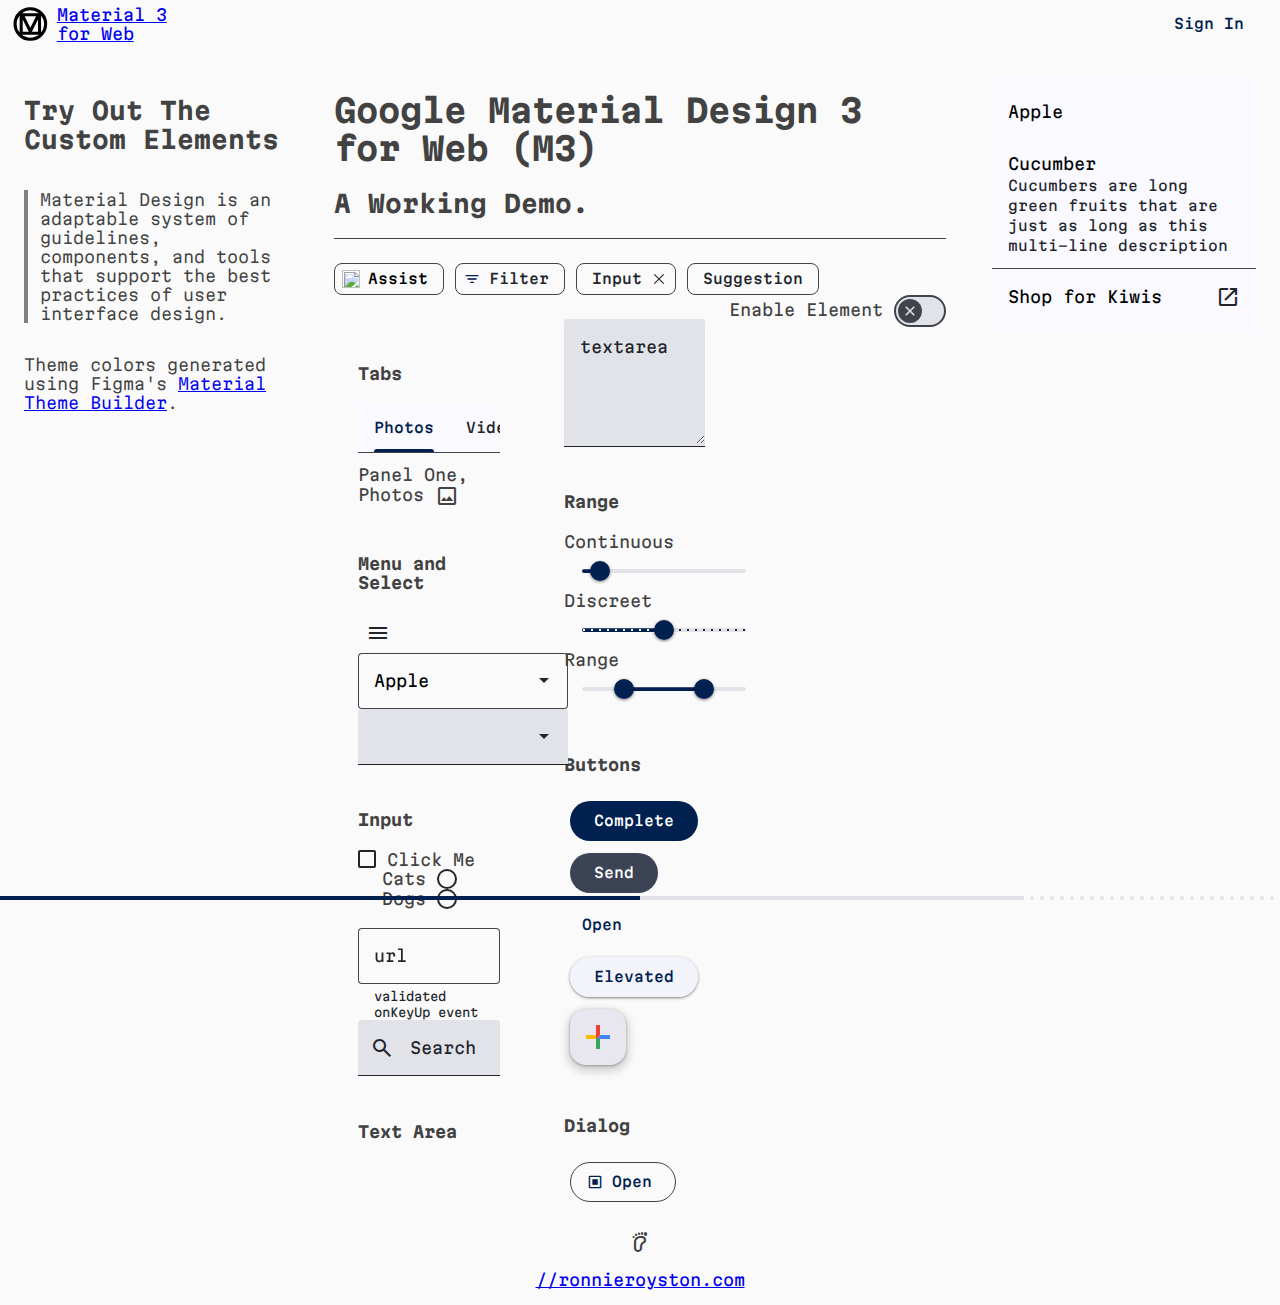
==== material-3-web.html @ 27b51923 "load files" ====
<!DOCTYPE html><html lang="en" prefix="og: http://ogp.me/ns#">
<head>
  <meta charset="utf-8">
  <title>Material 3 Web Demo by Ronnie Royston</title>
  <meta name="viewport" content="width=device-width, initial-scale=1"> 
  <meta name="description" content="Basic Web Page">
  <meta name="author" content="Ronnie Royston">
  <link rel="icon" type="image/x-icon" href="/media/logo-48x48.png">
  <style>html{visibility: hidden;opacity:0;}</style>
  <link rel="stylesheet" href="style.css">
  <link href="https://fonts.googleapis.com/icon?family=Material+Symbols+Outlined" rel="stylesheet">
  <link href="https://fonts.googleapis.com/css2?family=Martian+Mono:wght@400;500;700&display=swap" rel="stylesheet">
  <!--[if lt IE 9]>
  <script src="http://html5shiv.googlecode.com/svn/trunk/html5.js"></script>
  <![endif]-->
</head>
<body class="body-full-wide">
  <header>
    <figure>
      <a href="/">
        <svg width=48 height=48 viewBox="0 0 24 24" xmlns="http://www.w3.org/2000/svg">
          <title>material_design</title>
          <rect width="24" height="24" fill="none"/>
          <path d="M21,12a9,9,0,0,0-2-5.62V17.63A8.78,8.78,0,0,0,21,12m-3.37,7H6.38a9.5,9.5,0,0,0,2.67,1.41A8.91,8.91,0,0,0,12,21,8.86,8.86,0,0,0,15,20.41,9.72,9.72,0,0,0,17.63,19M11,17,7,9v8h4m6-8-4,8h4V9m-5,5.53L15.75,7H8.25L12,14.53M17.63,5A8.91,8.91,0,0,0,6.38,5H17.63M5,17.63V6.38A9,9,0,0,0,3,12a8.78,8.78,0,0,0,2,5.63M23,12a10.57,10.57,0,0,1-3.22,7.78A10.57,10.57,0,0,1,12,23a10.59,10.59,0,0,1-7.78-3.22A10.57,10.57,0,0,1,1,12,10.59,10.59,0,0,1,4.22,4.22,10.59,10.59,0,0,1,12,1a10.57,10.57,0,0,1,7.78,3.22A10.59,10.59,0,0,1,23,12Z"/>
        </svg>
        <figcaption>Material 3 for Web</figcaption>
      </a>
    </figure>
    <nav>
      <md-text-button id="sign-in">Sign In</md-text-button>
    </nav>
  </header>
 
  <nav>
    <h2>Try Out The Custom Elements</h2>
    <p style="border-left: 4px solid gray; padding-left:12px">
      Material Design is an adaptable system of guidelines, components, and tools that support the best practices of user interface design.
    </p>
    <p>
      Theme colors generated using Figma's <a href="https://www.figma.com/community/plugin/1034969338659738588/material-theme-builder">Material Theme Builder</a>.
    </p>
  </nav>

  <aside>
    <md-list>
      <md-list-item>
        Apple
      </md-list-item>
      <md-list-item>
        <div slot="headline">Cucumber</div>
        <div slot="supporting-text">Cucumbers are long green fruits that are just as long as this multi-line description</div>
      </md-list-item>
      <md-divider></md-divider>
      <md-list-item interactive href="#" target="_blank">
        <div slot="headline">Shop for Kiwis</div>
        <md-icon slot="end">open_in_new</md-icon>
      </md-list-item>
    </md-list>
  </aside>

  <main>
    <h1>Google Material Design 3 for Web (M3)</h1>
    <h2>
      A Working Demo.
    </h2>
    <md-divider style="margin-bottom: 24px"></md-divider>

    <md-chip-set style="display:inline-block">
      <md-assist-chip label="Assist" avatar>
        <img slot="icon" src="https://upload.wikimedia.org/wikipedia/en/7/77/EricCartman.png" height=18>
      </md-assist-chip>
      <md-filter-chip label="Filter">
        <md-icon slot="icon">filter_list</md-icon>
      </md-filter-chip>
      <md-input-chip label="Input"></md-input-chip>
      <md-suggestion-chip label="Suggestion"></md-suggestion-chip>
    </md-chip-set>

    <label style="float:right">
      Enable Element
      <md-switch icons style="vertical-align: middle;"></md-switch>
    </label>

    <section>
      <section>
        <h4>Tabs</h4>   
        <md-tabs aria-label="Content to view">
          <md-primary-tab id="photos-tab" aria-controls="photos-panel">
            Photos
          </md-primary-tab>
          <md-primary-tab id="videos-tab" aria-controls="videos-panel">
            Videos
          </md-primary-tab>
          <md-primary-tab id="music-tab" aria-controls="music-panel">
            Music
          </md-primary-tab>
        </md-tabs>

        <div id="photos-panel" role="tabpanel" aria-labelledby="photos-tab">
          Panel One, Photos
          <md-icon>images_mode</md-icon>
        </div>
        <div id="videos-panel" role="tabpanel" aria-labelledby="videos-tab" hidden>
          Panel Two, Videos
          <md-icon>movie</md-icon>
        </div>
        <div id="music-panel" role="tabpanel" aria-labelledby="music-tab" hidden>
          Panel Three, Music
          <md-icon>music_note</md-icon>
        </div>
      </section>

      <section>
        <h4>Menu and Select</h4>
        <span style="position: relative">
          <md-icon-button id="usage-submenu-anchor">
            <md-icon>menu</md-icon>
          </md-icon-button>
          <md-menu has-overflow id="usage-submenu" anchor="usage-submenu-anchor">
            <md-sub-menu>
              <md-menu-item slot="item">
              <div slot="headline">Fruits with A</div>
                <md-icon slot="end">arrow_right</md-icon>
              </md-menu-item>
              <!-- Submenu must be slotted into sub-menu's menu slot -->
              <md-menu slot="menu">
                <md-menu-item>
                  <div slot="headline">Apricot</div>
                </md-menu-item>
                <md-menu-item>
                  <div slot="headline">Avocado</div>
                </md-menu-item>
                <md-sub-menu
                    menu-corner="start-end"
                    anchor-corner="start-start">
                  <md-menu-item slot="item">
                    <div slot="headline">Apples</div>
                    <md-icon slot="start">
                      arrow_left
                    </md-icon>
                  </md-menu-item>
                  <md-menu slot="menu">
                    <md-menu-item>
                      <div slot="headline">Fuji</div>
                    </md-menu-item>
                    <md-menu-item>
                      <div slot="headline" style="white-space: nowrap;">Granny Smith</div>
                    </md-menu-item>
                    <md-menu-item>
                      <div slot="headline" style="white-space: nowrap;">Red Delicious</div>
                    </md-menu-item>
                  </md-menu>
                </md-sub-menu>
              </md-menu>
            </md-sub-menu>
            <md-menu-item>
              <div slot="headline">Banana</div>
            </md-menu-item>
            <md-menu-item>
              <div slot="headline">Cucumber</div>
            </md-menu-item>
          </md-menu>
        </span>

        <md-outlined-select>
          <md-select-option aria-label="blank"></md-select-option>
          <md-select-option selected value="apple">
            <div slot="headline">Apple</div>
          </md-select-option>
          <md-select-option value="apricot">
            <div slot="headline">Apricot</div>
          </md-select-option>
        </md-outlined-select>

        <md-filled-select>
          <md-select-option aria-label="blank"></md-select-option>
          <md-select-option value="apple">
            <div slot="headline">Apple</div>
          </md-select-option>
          <md-select-option value="apricot">
            <div slot="headline">Apricot</div>
          </md-select-option>
        </md-filled-select>
      </section>

      <section>
        <h4>Input</h4>
        <label>
          <md-checkbox ></md-checkbox>
          Click Me
        </label>
        <label class="r" for="cats-radio">Cats <md-radio id="cats-radio" name="animals" value="cats"></md-radio></label>
        <label class="r" for="dogs-radio">Dogs <md-radio id="dogs-radio" name="animals" value="dogs"></md-radio></label>
        <br>
        <br>
        <md-outlined-text-field label="url" type="url" id=url class="validate-on-keyup" supporting-text="validated onKeyUp event">
        </md-outlined-text-field>
        <br>
        <md-filled-text-field type="search" placeholder="Search">
          <md-icon slot="leading-icon">search</md-icon>
        </md-filled-text-field>
      </section>

      <section>
          <h4>Text Area</h4>
          <md-filled-text-field label="textarea" type="textarea" label="Vertical resize" rows="4" cols="48">
          </md-filled-text-field>
      </section>

      <section>
          <h4>Range</h4>
          <label>
            Continuous
            <md-slider value="10" labeled></md-slider>
          </label>
          <br>
          <label>
            Discreet
            <md-slider ticks step="5" value="50" labeled></md-slider>
          </label>
          <br>
          <label>
            Range
            <md-slider range value-start="25" value-end="75"></md-slider>
          </label>
      </section>

      <section>
        <h4>Buttons</h4>
        
        <md-filled-button class="btns">Complete</md-filled-button>
        <md-filled-tonal-button class="btns">
          Send
        </md-filled-tonal-button>

        <md-text-button trailing-icon class="btns">
          Open
        </md-text-button>
        <md-elevated-button class="btns">Elevated</md-elevated-button>

        <md-branded-fab size="small" aria-label="Add" class="btns">
          <svg slot="icon" viewBox="0 0 36 36" width="36px" height="36px">
            <path fill="#34A853" d="M16 16v14h4V20z"></path>
            <path fill="#4285F4" d="M30 16H20l-4 4h14z"></path>
            <path fill="#FBBC05" d="M6 16v4h10l4-4z"></path>
            <path fill="#EA4335" d="M20 16V6h-4v14z"></path>
            <path fill="none" d="M0 0h36v36H0z"></path>
          </svg>
        </md-branded-fab>
      </section>
      <section>
        <h4>Dialog</h4>
        <md-outlined-button id="open-dialog" class="btns">
          <md-icon slot="icon">dialogs</md-icon>
          Open
        </md-outlined-button>
      </section>
    </section>

    <md-dialog>
      <div slot="headline">
        M3 Dialog title
      </div>
      <form slot="content" id="form-id" method="dialog">
        A simple dialog with free-form content in a custom element.
      </form>
      <div slot="actions">
        <md-text-button form="form-id">Ok</md-text-button>
      </div>
    </md-dialog>
    <md-linear-progress value="0.5" buffer="0.8"></md-linear-progress>
  </main>

  <footer>
    <md-icon slot="end">barefoot</md-icon>
    <p>
    <a href="https://ronnieroyston.com">//ronnieroyston.com</a>
    </p>
  </footer>

  <script type="module">
    const anchorEl = document.body.querySelector('#usage-submenu-anchor');
    const menuEl = document.body.querySelector('#usage-submenu');
    menuEl.anchorElement = anchorEl;
    anchorEl.addEventListener('click', () => { menuEl.open = !menuEl.open; });
  </script>

  <script>
    (() => {
      const openDialogButton = document.getElementById("open-dialog");
      const signInButton = document.getElementById("sign-in");
      const dialog = document.querySelector("md-dialog");
      const text = document.getElementById("text");
      const reset = document.querySelector("[type='reset']");
      const validateOnKeyupInputs = document.querySelectorAll(".validate-on-keyup");
      dialog.returnValue = "initialValue";

      const switchInputs = document.querySelectorAll("md-switch");

      switchInputs.forEach(function(input){
        input.addEventListener('change', function(e){
          console.dir(e.target.shadowRoot.querySelector("#switch").checked);
        });
      })

      validateOnKeyupInputs.forEach(function(input){
        input.addEventListener('keyup', function(e){
          console.log(document.getElementById('url').reportValidity());
          document.getElementById('url').reportValidity();
        });
      })

      openDialogButton.addEventListener("click", () => {
        dialog.show();
        handleUserInput(dialog.returnValue);
      });

      signInButton.addEventListener("click", () => {
        dialog.show();
      });

      dialog.addEventListener("close", () => {
        // dialog.close();
      });

      document.querySelector("md-tabs").addEventListener('change', (event) => {
        event.target.parentElement.querySelectorAll('[role="tabpanel"]').forEach(function (el){
          el.setAttribute("hidden", true);
        });
        event.target.parentElement.querySelectorAll('[role="tabpanel"]')[event.target.activeTabIndex].removeAttribute("hidden");
      });

      window.addEventListener("load", function(){
        document.querySelector("html").style="visibility: visible;opacity: 1;"
      })
    })();  
  </script>
  <script type="module" src="bundle.js"></script>
</body>
</html>
---- style.css ----
/*@import url('https://fonts.googleapis.com/css2?family=Caveat:wght@400;500;700&display=swap');*/
/*@import url('https://fonts.googleapis.com/css?family=Roboto');*/



:root {
  --md-ref-typeface-brand: 'Martian Mono';
  --md-ref-typeface-plain: 'Martian Mono';

/*  --md-sys-color-primary: rgb(41, 98, 255);
  --md-sys-color-secondary: rgb(68, 138, 255);*/


  --md-sys-color-primary: rgb(0 32 79);
  --md-sys-color-surface-tint: rgb(68 94 145);
  --md-sys-color-on-primary: rgb(255 255 255);
  --md-sys-color-primary-container: rgb(39 66 116);
  --md-sys-color-on-primary-container: rgb(255 255 255);
  --md-sys-color-secondary: rgb(26 34 51);
  --md-sys-color-on-secondary: rgb(255 255 255);
  --md-sys-color-secondary-container: rgb(59 67 85);
  --md-sys-color-on-secondary-container: rgb(255 255 255);
  --md-sys-color-tertiary: rgb(49 25 52);
  --md-sys-color-on-tertiary: rgb(255 255 255);
  --md-sys-color-tertiary-container: rgb(84 58 86);
  --md-sys-color-on-tertiary-container: rgb(255 255 255);
  --md-sys-color-error: rgb(78 0 2);
  --md-sys-color-on-error: rgb(255 255 255);
  --md-sys-color-error-container: rgb(140 0 9);
  --md-sys-color-on-error-container: rgb(255 255 255);
  --md-sys-color-background: rgb(249 249 255);
  --md-sys-color-on-background: rgb(26 27 32);
  --md-sys-color-surface: rgb(249 249 255);
  --md-sys-color-on-surface: rgb(0 0 0);
  --md-sys-color-surface-variant: rgb(225 226 236);
  --md-sys-color-on-surface-variant: rgb(33 36 43);
  --md-sys-color-outline: rgb(64 67 75);
  --md-sys-color-outline-variant: rgb(64 67 75);
  --md-sys-color-shadow: rgb(0 0 0);
  --md-sys-color-scrim: rgb(0 0 0);
  --md-sys-color-inverse-surface: rgb(47 48 54);
  --md-sys-color-inverse-on-surface: rgb(255 255 255);
  --md-sys-color-inverse-primary: rgb(230 236 255);
  --md-sys-color-primary-fixed: rgb(39 66 116);
  --md-sys-color-on-primary-fixed: rgb(255 255 255);
  --md-sys-color-primary-fixed-dim: rgb(12 43 92);
  --md-sys-color-on-primary-fixed-variant: rgb(255 255 255);
  --md-sys-color-secondary-fixed: rgb(59 67 85);
  --md-sys-color-on-secondary-fixed: rgb(255 255 255);
  --md-sys-color-secondary-fixed-dim: rgb(37 45 62);
  --md-sys-color-on-secondary-fixed-variant: rgb(255 255 255);
  --md-sys-color-tertiary-fixed: rgb(84 58 86);
  --md-sys-color-on-tertiary-fixed: rgb(255 255 255);
  --md-sys-color-tertiary-fixed-dim: rgb(60 36 63);
  --md-sys-color-on-tertiary-fixed-variant: rgb(255 255 255);
  --md-sys-color-surface-dim: rgb(217 217 224);
  --md-sys-color-surface-bright: rgb(249 249 255);
  --md-sys-color-surface-container-lowest: rgb(255 255 255);
  --md-sys-color-surface-container-low: rgb(243 243 250);
  --md-sys-color-surface-container: rgb(238 237 244);
  --md-sys-color-surface-container-high: rgb(232 231 239);
  --md-sys-color-surface-container-highest: rgb(226 226 233);


}
md-icon {
    vertical-align: middle;
}
md-tabs {
    margin-bottom:12px;
}
md-linear-progress {
    position:fixed;
    bottom:0;
    left:0px;
    width: 100%;
}

.r {
	margin-left:24px;
}
.btns {
	margin:6px;
}
.material-icons {
  font-family: 'Material Icons';
  font-weight: normal;
  font-style: normal;
  font-size: 24px;  /* Preferred icon size */
  display: inline-block;
  line-height: 1;
  text-transform: none;
  letter-spacing: normal;
  word-wrap: normal;
  white-space: nowrap;
  direction: ltr;

  /* Support for all WebKit browsers. */
  -webkit-font-smoothing: antialiased;
  /* Support for Safari and Chrome. */
  text-rendering: optimizeLegibility;

  /* Support for Firefox. */
  -moz-osx-font-smoothing: grayscale;

  /* Support for IE. */
  font-feature-settings: 'liga';
}

html{
    height:100%;
    -webkit-text-size-adjust: 100%;

}
body {
  width: 100%;
  margin: 0;
  display: grid;
  
  grid-gap: 4px;
  outline: 1px dashed #616161;
  min-height: 100vh;
  min-width: 0;
  color: #424242;
  background-color: #fafafa;
  font-family: 'Martian Mono', monospace;
}
body > aside {
  overflow: hidden;
  min-width: 0;
  grid-area: aside;
  padding: 24px;
}
body > aside > section {
    margin: 0px 12px 0px 12px;
}
body > header {
  display: flex;
  align-items: center;
  grid-area: header;

}
body > header figure {
	text-decoration: none;
	color: inherit;
    max-width: 196px;
    margin: 0px 12px;
}
body > header figure a {
    display: flex;
    align-items: center;
}
body > header > figure a figcaption {
    margin-left: 8px;
}

body > header > nav {
    flex: 1 1 auto;
    text-align: right;
    margin: 0px 24px;
}
body > main {
  background-size: cover;
  background-repeat: no-repeat;
  background-position: center;
  overflow: hidden;  /* needed for scroll suppression */
  min-width: 0;      /* needed for scroll suppression */
  margin:18px;
  grid-area: main;
}
body > main > section {
	columns: 1;
    margin-top:24px;
}
body > main > section > section {
    columns: 1;
    margin:24px;
}
body > nav {
  overflow: hidden;  /* needed for scroll suppression */
  min-width: 0;      /* needed for scroll suppression */    
  font-weight: 300;
  padding: 24px;
  display: flex;
  flex-flow: column nowrap;
  grid-area: nav;
}
body > nav:first-child {
    padding-top:32px;
}
body > nav ul {
	list-style: none;
	margin: 24px;
    text-align: left;
}
body > nav ul > li {
	margin-top:16px;
}
body > footer {
  overflow: hidden;  /* needed for scroll suppression */
  min-width: 0;      /* needed for scroll suppression */
  text-align: center;
  grid-area: footer;
}
body > footer > section {
    margin: 1em;
    color: #9e9e9e;
}

@media screen and (max-width: 767px) {
    body {
        grid-template-areas:
        "header"
        "nav"
        "main"
        "aside"
        "footer";
        grid-template-rows: 50px auto 1fr auto auto;
        grid-template-columns: 1fr;
    }
    body > header {
        width:100%;
    }
    body > main > section {
    	width: fit-content;
        margin:24px;
    }
}
@media screen and (min-width: 768px) {
  body {
    grid-template-areas:
        "header header header"
        "nav main aside"
        "footer footer footer";
    grid-template-rows: auto 1fr auto;
    grid-template-columns: 312px 1fr 312px;
    }
}
@media screen and (min-width: 1200px) {
    body > main > section {
        columns: 2;
    }
}
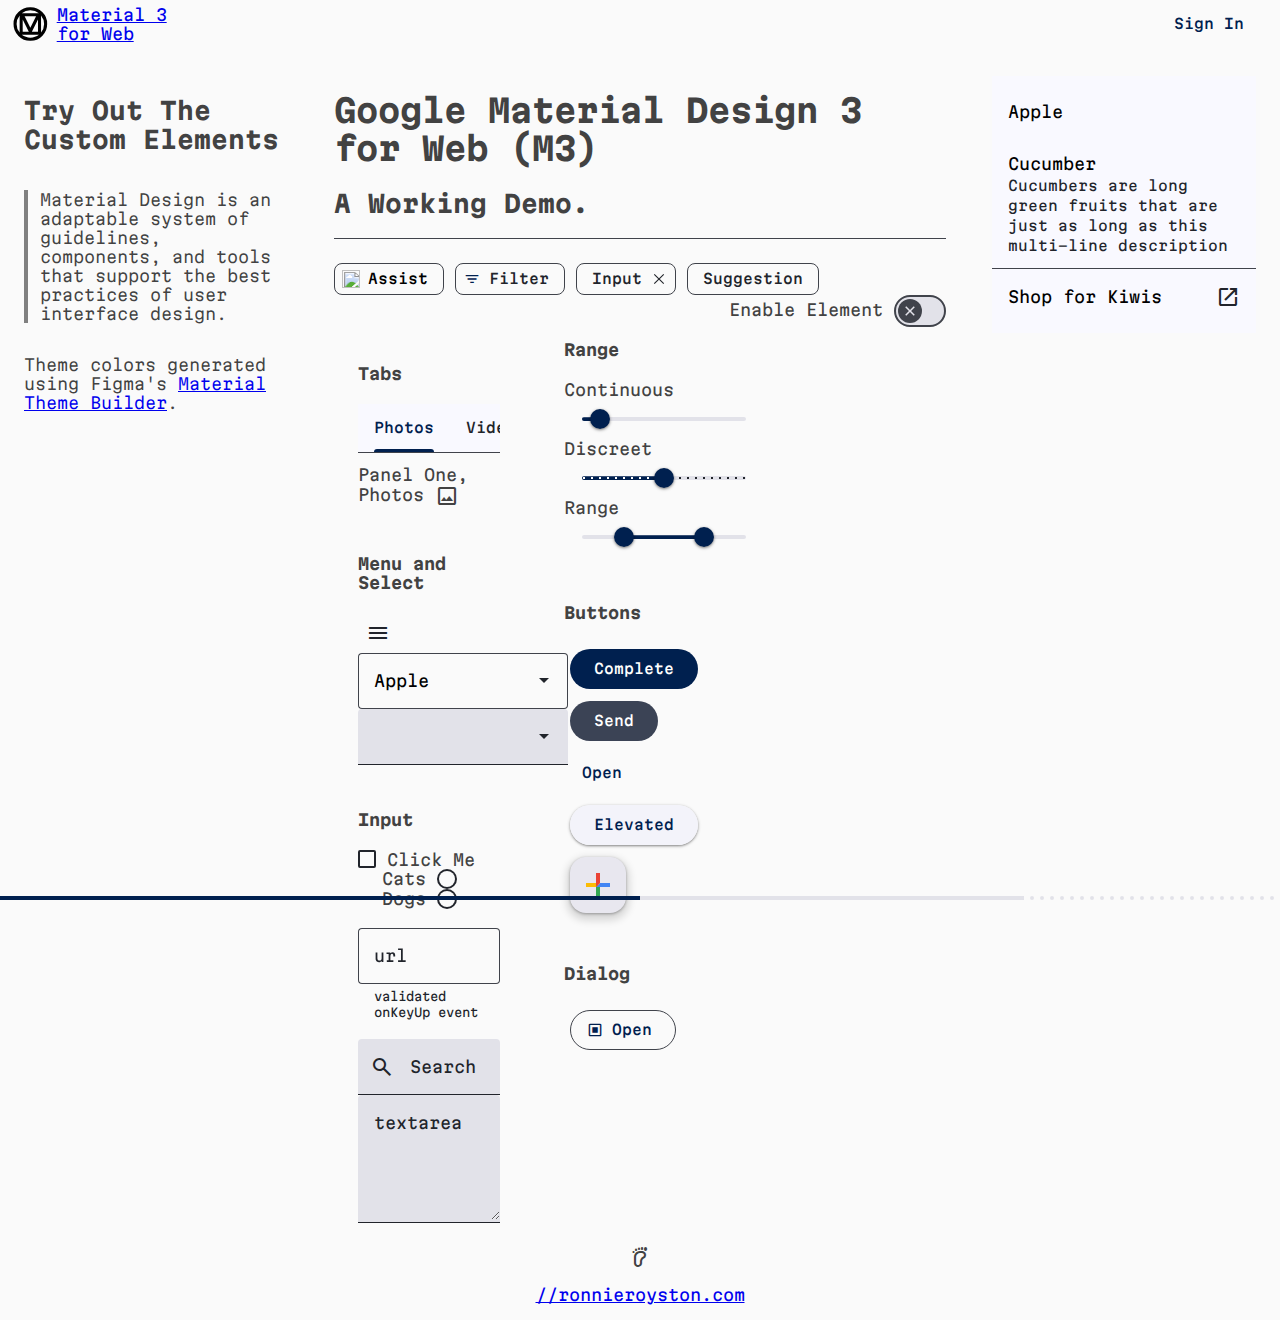
==== commit b8c4e04d: "load files" ====
--- a/material-3-web.html
+++ b/material-3-web.html
@@ -5,7 +5,7 @@
   <meta name="viewport" content="width=device-width, initial-scale=1"> 
   <meta name="description" content="Basic Web Page">
   <meta name="author" content="Ronnie Royston">
-  <link rel="icon" type="image/x-icon" href="/media/logo-48x48.png">
+  <link rel="icon" type="image/x-icon" href="favicon.ico">
   <style>html{visibility: hidden;opacity:0;}</style>
   <link rel="stylesheet" href="style.css">
   <link href="https://fonts.googleapis.com/icon?family=Material+Symbols+Outlined" rel="stylesheet">
@@ -14,7 +14,7 @@
   <script src="http://html5shiv.googlecode.com/svn/trunk/html5.js"></script>
   <![endif]-->
 </head>
-<body class="body-full-wide">
+<body>
   <header>
     <figure>
       <a href="/">
@@ -195,16 +195,13 @@
         <br>
         <md-outlined-text-field label="url" type="url" id=url class="validate-on-keyup" supporting-text="validated onKeyUp event">
         </md-outlined-text-field>
-        <br>
+        <br><br>
         <md-filled-text-field type="search" placeholder="Search">
           <md-icon slot="leading-icon">search</md-icon>
         </md-filled-text-field>
-      </section>
-
-      <section>
-          <h4>Text Area</h4>
-          <md-filled-text-field label="textarea" type="textarea" label="Vertical resize" rows="4" cols="48">
-          </md-filled-text-field>
+      
+        <md-filled-text-field label="textarea" type="textarea" label="Vertical resize" rows="4" cols="48">
+        </md-filled-text-field>
       </section>
 
       <section>
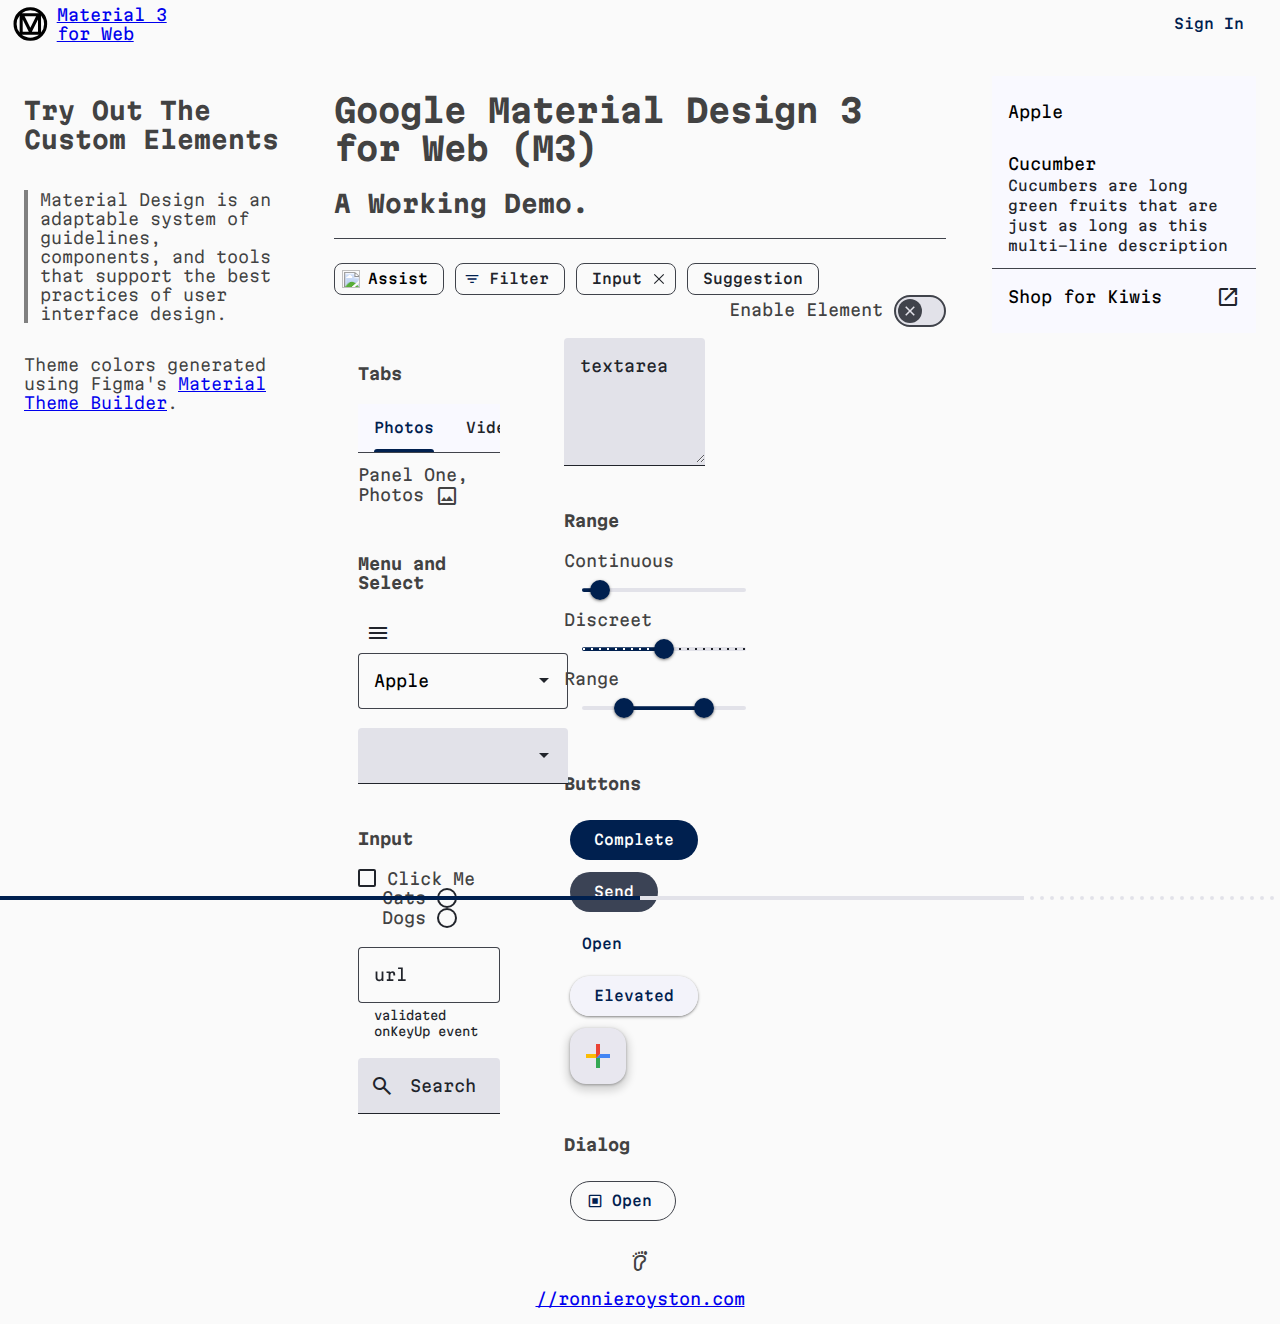
==== commit 29453c1a: "load files" ====
--- a/material-3-web.html
+++ b/material-3-web.html
@@ -171,7 +171,7 @@
             <div slot="headline">Apricot</div>
           </md-select-option>
         </md-outlined-select>
-
+        <br><br>
         <md-filled-select>
           <md-select-option aria-label="blank"></md-select-option>
           <md-select-option value="apple">
@@ -199,7 +199,7 @@
         <md-filled-text-field type="search" placeholder="Search">
           <md-icon slot="leading-icon">search</md-icon>
         </md-filled-text-field>
-      
+        <br><br>
         <md-filled-text-field label="textarea" type="textarea" label="Vertical resize" rows="4" cols="48">
         </md-filled-text-field>
       </section>
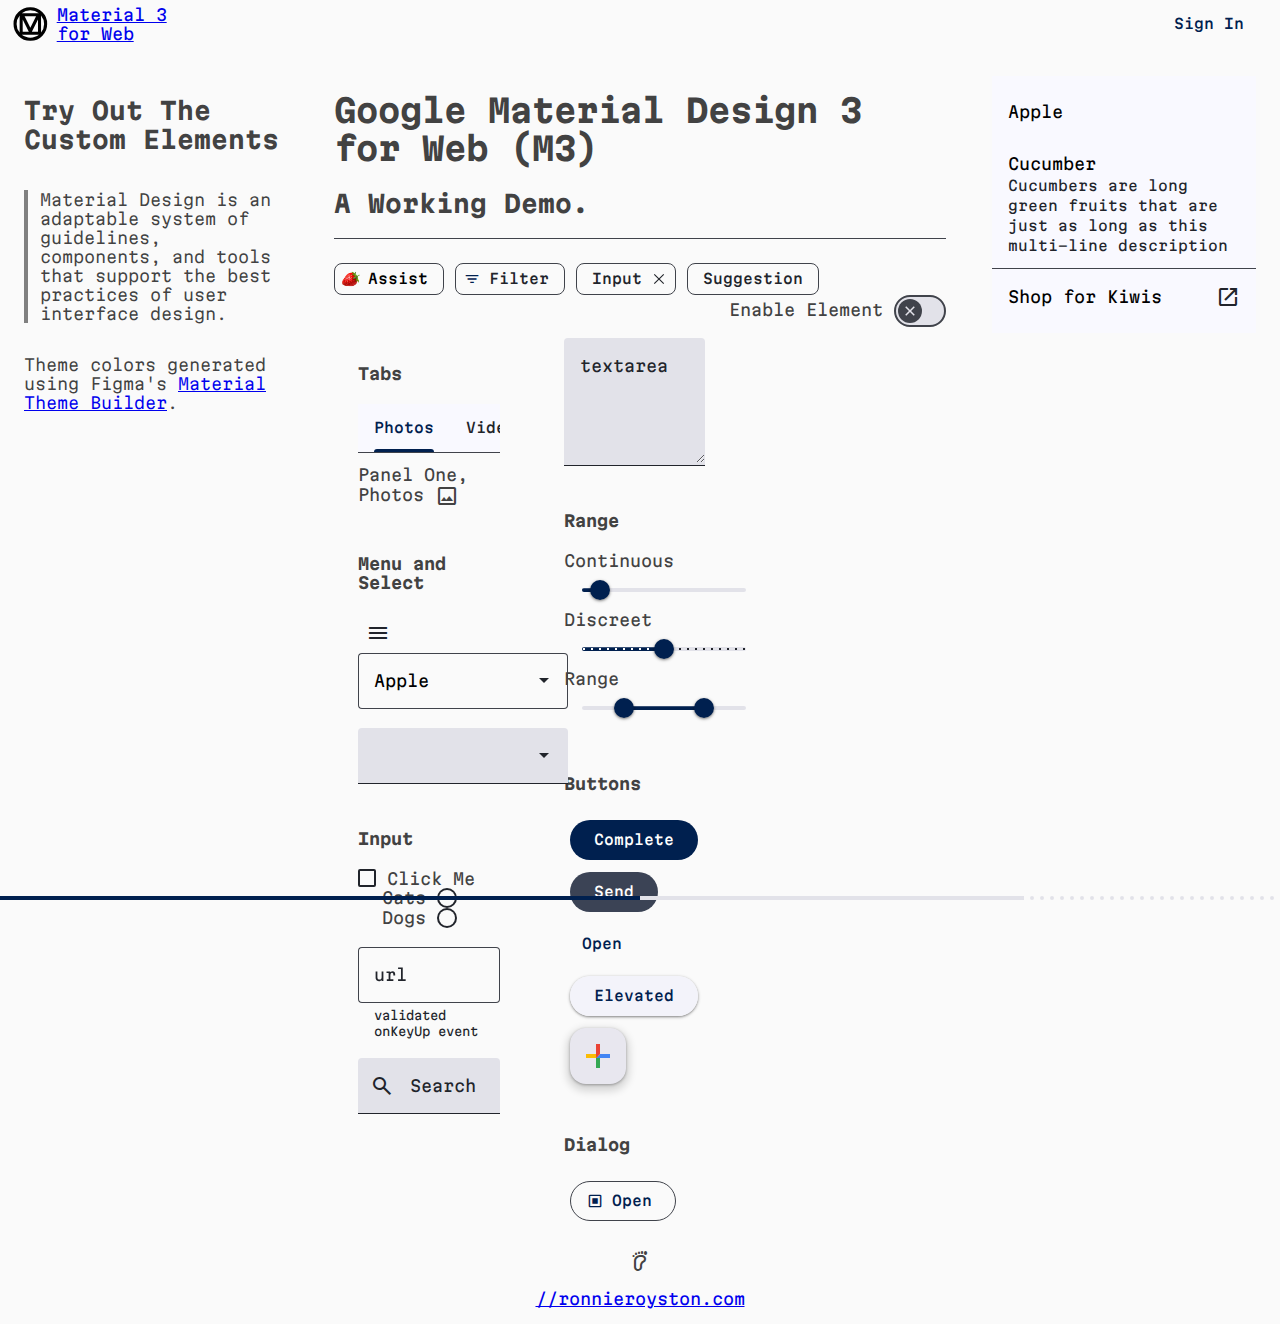
==== commit d6a2c4d7: "load files" ====
--- a/material-3-web.html
+++ b/material-3-web.html
@@ -67,7 +67,7 @@
 
     <md-chip-set style="display:inline-block">
       <md-assist-chip label="Assist" avatar>
-        <img slot="icon" src="https://upload.wikimedia.org/wikipedia/en/7/77/EricCartman.png" height=18>
+        <img slot="icon" src="/media/strawberry.png">
       </md-assist-chip>
       <md-filter-chip label="Filter">
         <md-icon slot="icon">filter_list</md-icon>
